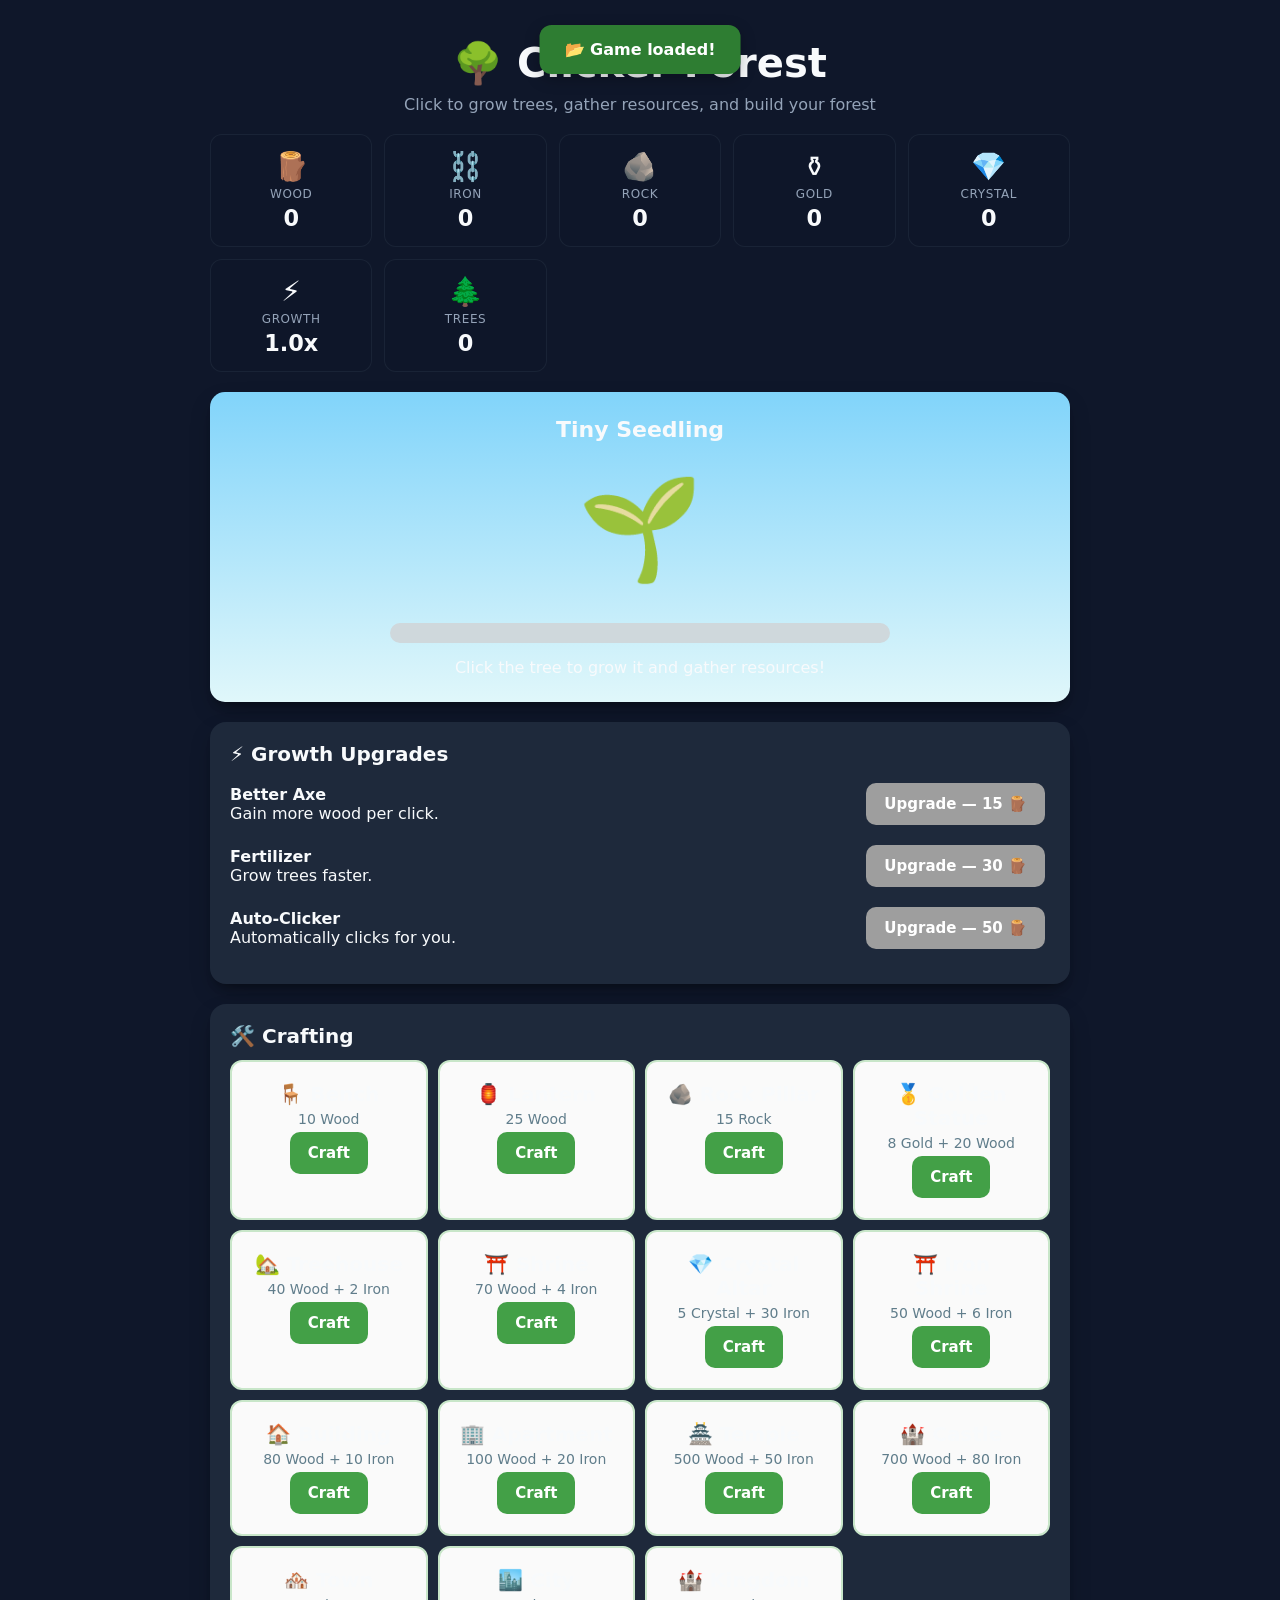
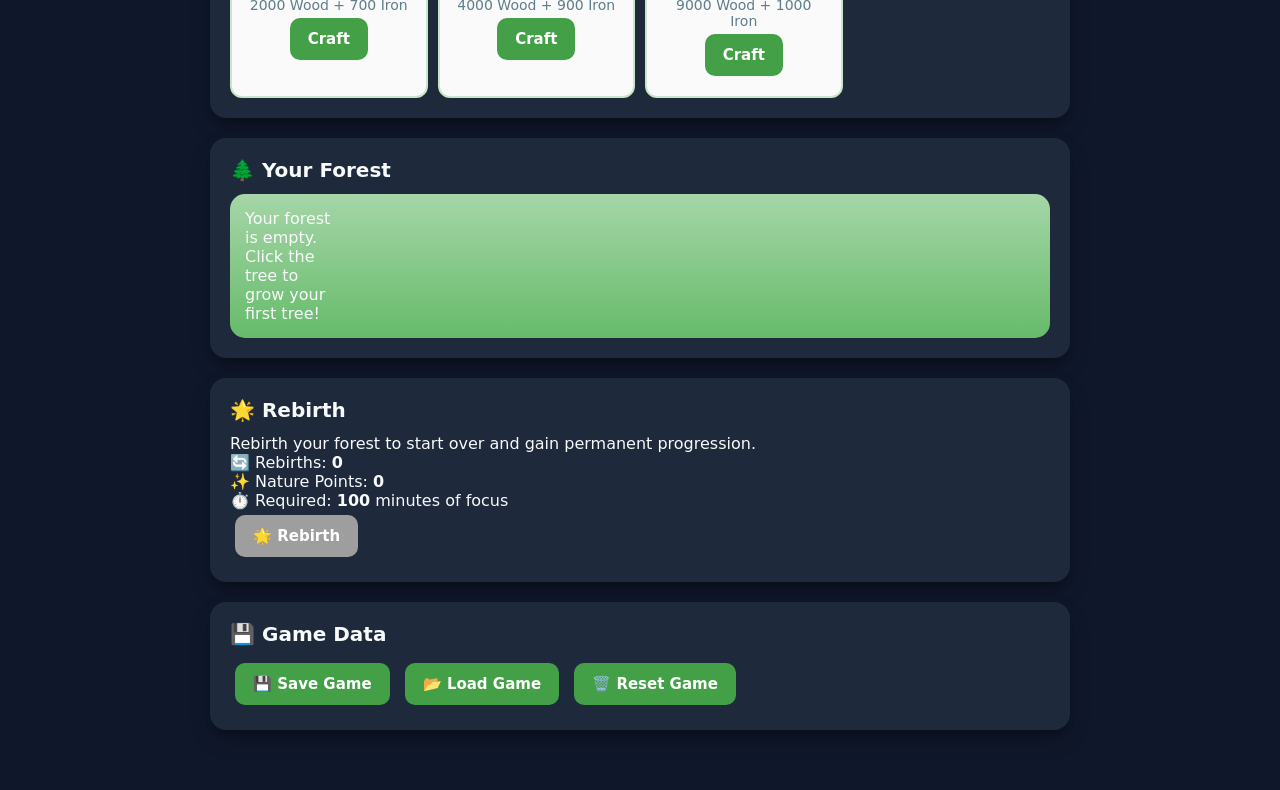
==== index.html @ 1a8c399a "feat: add initial project structure with index.html and app.js" ====
<!DOCTYPE html>
<html lang="en">
<head>
    <meta charset="UTF-8">
    <meta name="viewport" content="width=device-width, initial-scale=1.0">
    <title>Clicker Forest - Grow Your Forest</title>
    <style>
        :root {
            --bg-color: #0f172a;
            --card-bg: #1e293b;
            --accent-primary: #3b82f6;
            --accent-hover: #2563eb;
            --text-main: #f8fafc;
            --text-muted: #94a3b8;
            --success: #10b981;
            --forest-green: #166534;
            --forest-light: #22c55e;
            --forest-dark: #14532d;
            --earth: #78350f;
        }

        * {
            box-sizing: border-box;
            margin: 0;
            padding: 0;
            font-family: system-ui, -apple-system, BlinkMacSystemFont, 'Segoe UI', Roboto, Oxygen, Ubuntu, Cantarell, sans-serif;
        }

        body {
            background-color: var(--bg-color);
            color: var(--text-main);
            display: flex;
            justify-content: center;
            align-items: flex-start;
            min-height: 100vh;
            padding: 20px;
        }

        .game-container {
            width: 100%;
            max-width: 900px;
            padding: 20px;
        }

        header {
            text-align: center;
            margin-bottom: 20px;
        }

        header h1 {
            font-size: 2.5rem;
            margin-bottom: 8px;
            font-weight: 700;
        }

        header p {
            color: var(--text-muted);
            font-size: 1rem;
        }

        .mode-switcher {
            display: flex;
            justify-content: center;
            gap: 12px;
            margin-bottom: 20px;
        }

        .mode-btn {
            background-color: transparent;
            border: 2px solid #334155;
            color: var(--text-main);
            padding: 10px 20px;
            border-radius: 8px;
            font-weight: 600;
            cursor: pointer;
            transition: all 0.2s ease;
            font-size: 0.95rem;
        }

        .mode-btn.active {
            background-color: var(--accent-primary);
            border-color: var(--accent-primary);
        }

        .mode-btn.forest-active {
            background-color: var(--forest-green);
            border-color: var(--forest-light);
            color: white;
        }

        .stats {
            display: grid;
            grid-template-columns: repeat(auto-fit, minmax(140px, 1fr));
            gap: 12px;
            margin-bottom: 20px;
        }

        .stat {
            background-color: #0f172a60;
            border: 1px solid #33415550;
            border-radius: 12px;
            padding: 15px;
            text-align: center;
        }

        .stat-icon {
            font-size: 28px;
            margin-bottom: 4px;
        }

        .stat-label {
            font-size: 0.75rem;
            text-transform: uppercase;
            letter-spacing: 0.05em;
            color: var(--text-muted);
            margin-bottom: 4px;
        }

        .stat-value {
            font-size: 1.4rem;
            font-weight: 700;
            color: var(--text-main);
        }

        .panel {
            background-color: var(--card-bg);
            border-radius: 16px;
            box-shadow: 0 10px 25px -5px rgba(0, 0, 0, 0.3), 0 8px 10px -6px rgba(0, 0, 0, 0.3);
            padding: 20px;
            margin-bottom: 20px;
        }

        .panel h2 {
            font-size: 1.25rem;
            margin-bottom: 12px;
            font-weight: 700;
        }

        .main-tree {
            text-align: center;
            padding: 25px;
            background: linear-gradient(#81d4fa, #e0f7fa);
            border-radius: 15px;
            min-height: 300px;
            display: flex;
            flex-direction: column;
            justify-content: center;
            align-items: center;
            overflow: hidden;
            cursor: pointer;
            user-select: none;
            transition: transform 0.1s ease;
        }

        .main-tree:active {
            transform: scale(0.98);
        }

        .tree-name {
            font-size: 22px;
            font-weight: bold;
            margin-bottom: 8px;
        }

        #tree {
            font-size: 100px;
            margin: 20px;
            transition: transform 0.3s ease;
        }

        #tree.grow {
            transform: scale(1.2);
        }

        .progress-container {
            width: 80%;
            max-width: 500px;
            height: 20px;
            background: #cfd8dc;
            border-radius: 20px;
            overflow: hidden;
            margin: 15px auto;
        }

        #growthBar {
            width: 0%;
            height: 100%;
            background: linear-gradient(90deg, #66bb6a, #2e7d32);
            transition: width 0.3s ease;
        }

        button {
            border: none;
            border-radius: 10px;
            padding: 12px 18px;
            margin: 5px;
            background: #43a047;
            color: white;
            font-size: 15px;
            font-weight: bold;
            cursor: pointer;
            transition: transform 0.15s ease, background 0.2s ease;
        }

        button:hover {
            background: #2e7d32;
            transform: translateY(-2px);
        }

        button:active {
            transform: scale(0.96);
        }

        button:disabled {
            background: #9e9e9e;
            cursor: not-allowed;
            transform: none;
        }

        .upgrade-box {
            display: flex;
            justify-content: space-between;
            align-items: center;
            flex-wrap: wrap;
            gap: 10px;
            margin-bottom: 10px;
        }

        .crafting-grid {
            display: grid;
            grid-template-columns: repeat(auto-fit, minmax(180px, 1fr));
            gap: 10px;
        }

        .craft-item {
            background: #fafafa;
            border: 2px solid #c8e6c9;
            border-radius: 12px;
            padding: 15px;
            text-align: center;
        }

        .craft-item h4 {
            margin: 5px;
            font-size: 20px;
        }

        .craft-item p {
            color: #607d8b;
            font-size: 14px;
        }

        #forest {
            display: grid;
            grid-template-columns: repeat(auto-fill, minmax(80px, 1fr));
            gap: 10px;
            min-height: 120px;
            padding: 15px;
            background: linear-gradient(#a5d6a7, #66bb6a);
            border-radius: 15px;
        }

        .tree-icon {
            font-size: 45px;
            text-align: center;
            padding: 10px;
            background: rgba(255,255,255,0.35);
            border-radius: 10px;
            animation: treeAppear 0.5s ease;
        }

        @keyframes treeAppear {
            from { opacity: 0; transform: scale(0); }
            to { opacity: 1; transform: scale(1); }
        }

        .notification {
            position: fixed;
            top: 25px;
            left: 50%;
            transform: translateX(-50%);
            background: #2e7d32;
            color: white;
            padding: 15px 25px;
            border-radius: 12px;
            font-weight: bold;
            box-shadow: 0 5px 15px rgba(0,0,0,0.25);
            z-index: 1000;
            animation: notificationIn 0.4s ease;
        }

        @keyframes notificationIn {
            from { opacity: 0; transform: translate(-50%, -20px); }
            to { opacity: 1; transform: translate(-50%, 0); }
        }

        .hidden {
            display: none !important;
        }

        @media (max-width: 700px) {
            .stats {
                grid-template-columns: repeat(2, 1fr);
            }
        }
    </style>
<body>

<div class="game-container">
    <header>
        <h1>🌳 Clicker Forest</h1>
        <p>Click to grow trees, gather resources, and build your forest</p>
    </header>

    <!-- CLICKER FOREST MODE -->
    <div id="forestMode">
        <!-- STATS -->
        <div class="stats">
            <div class="stat">
                <div class="stat-icon">🪵</div>
                <div class="stat-label">Wood</div>
                <div class="stat-value" id="wood">0</div>
            </div>
            <div class="stat">
                <div class="stat-icon">⛓️</div>
                <div class="stat-label">Iron</div>
                <div class="stat-value" id="Iron">0</div>
            </div>
            <div class="stat">
                <div class="stat-icon">🪨</div>
                <div class="stat-label">Rock</div>
                <div class="stat-value" id="rock">0</div>
            </div>
            <div class="stat">
                <div class="stat-icon">⚱️</div>
                <div class="stat-label">Gold</div>
                <div class="stat-value" id="gold">0</div>
            </div>
            <div class="stat">
                <div class="stat-icon">💎</div>
                <div class="stat-label">Crystal</div>
                <div class="stat-value" id="crystal">0</div>
            </div>
            <div class="stat">
                <div class="stat-icon">⚡</div>
                <div class="stat-label">Growth</div>
                <div class="stat-value" id="growth">1.0x</div>
            </div>
            <div class="stat">
                <div class="stat-icon">🌲</div>
                <div class="stat-label">Trees</div>
                <div class="stat-value" id="treeCount">0</div>
            </div>
        </div>

        <!-- MAIN TREE -->
        <div class="panel main-tree" id="mainTreeArea">
            <div class="tree-name" id="treeName">Tiny Seedling</div>
            <div id="tree">🌱</div>
            <div class="progress-container">
                <div id="growthBar"></div>
            </div>
            <p>Click the tree to grow it and gather resources!</p>
        </div>

        <!-- UPGRADES -->
        <div class="panel">
            <h2>⚡ Growth Upgrades</h2>
            <div class="upgrade-box">
                <div>
                    <strong>Better Axe</strong>
                    <br>
                    <span id="axeUpgradeText">Gain more wood per click.</span>
                </div>
                <button onclick="buyAxeUpgrade()" id="axeUpgradeBtn">Upgrade — 15 🪵</button>
            </div>
            <div class="upgrade-box">
                <div>
                    <strong>Fertilizer</strong>
                    <br>
                    <span id="fertUpgradeText">Grow trees faster.</span>
                </div>
                <button onclick="buyFertUpgrade()" id="fertUpgradeBtn">Upgrade — 30 🪵</button>
            </div>
            <div class="upgrade-box">
                <div>
                    <strong>Auto-Clicker</strong>
                    <br>
                    <span id="autoClickerText">Automatically clicks for you.</span>
                </div>
                <button onclick="buyAutoClickerUpgrade()" id="autoClickerBtn">Upgrade — 50 🪵</button>
            </div>
        </div>

        <!-- CRAFTING -->
        <div class="panel">
            <h2>🛠️ Crafting</h2>
            <div class="crafting-grid">
                <div class="craft-item">
                    <h4>🪑 Bench</h4>
                    <p>10 Wood</p>
                    <button onclick="craftBench()">Craft</button>
                </div>
                <div class="craft-item">
                    <h4>🏮 Lantern</h4>
                    <p>25 Wood</p>
                    <button onclick="craftLantern()">Craft</button>
                </div>
                <div class="craft-item">
                    <h4>🪨 Rock Pillar</h4>
                    <p>15 Rock</p>
                    <button onclick="craftRockPillar()">Craft</button>
                </div>
                <div class="craft-item">
                    <h4>🥇 Golden Statue</h4>
                    <p>8 Gold + 20 Wood</p>
                    <button onclick="craftGoldenStatue()">Craft</button>
                </div>
                <div class="craft-item">
                    <h4>🏡 Treehouse</h4>
                    <p>40 Wood + 2 Iron</p>
                    <button onclick="craftTreehouse()">Craft</button>
                </div>
                <div class="craft-item">
                    <h4>⛩️ Shrine</h4>
                    <p>70 Wood + 4 Iron</p>
                    <button onclick="craftShrine1()">Craft</button>
                </div>
                <div class="craft-item">
                    <h4>💎 Crystal Altar</h4>
                    <p>5 Crystal + 30 Iron</p>
                    <button onclick="craftCrystalAltar()">Craft</button>
                </div>
                <div class="craft-item">
                    <h4>⛩️ Iron Shrine</h4>
                    <p>50 Wood + 6 Iron</p>
                    <button onclick="craftShrine2()">Craft</button>
                </div>
                <div class="craft-item">
                    <h4>🏠 Building</h4>
                    <p>80 Wood + 10 Iron</p>
                    <button onclick="craftBuilding()">Craft</button>
                </div>
                <div class="craft-item">
                    <h4>🏢 Apartment</h4>
                    <p>100 Wood + 20 Iron</p>
                    <button onclick="craftApartment()">Craft</button>
                </div>
                <div class="craft-item">
                    <h4>🏯 Temple</h4>
                    <p>500 Wood + 50 Iron</p>
                    <button onclick="craftTemple()">Craft</button>
                </div>
                <div class="craft-item">
                    <h4>🏰 Castle</h4>
                    <p>700 Wood + 80 Iron</p>
                    <button onclick="craftCastle()">Craft</button>
                </div>
                <div class="craft-item">
                    <h4>🏘️ Town</h4>
                    <p>2000 Wood + 700 Iron</p>
                    <button onclick="craftTown()">Craft</button>
                </div>
                <div class="craft-item">
                    <h4>🏙️ City</h4>
                    <p>4000 Wood + 900 Iron</p>
                    <button onclick="craftCity()">Craft</button>
                </div>
                <div class="craft-item">
                    <h4>🏰 Kingdom</h4>
                    <p>9000 Wood + 1000 Iron</p>
                    <button onclick="craftKingdom()">Craft</button>
                </div>
            </div>
        </div>

        <!-- FOREST -->
        <div class="panel">
            <h2>🌲 Your Forest</h2>
            <div id="forest">
                <p id="emptyForest">Your forest is empty. Click the tree to grow your first tree!</p>
            </div>
        </div>

        <!-- REBIRTH -->
        <div class="panel">
            <h2>🌟 Rebirth</h2>
            <p>Rebirth your forest to start over and gain permanent progression.</p>
            <p>🔄 Rebirths: <strong id="rebirthCount">0</strong></p>
            <p>✨ Nature Points: <strong id="naturePoints">0</strong></p>
            <p>⏱️ Required: <strong id="rebirthRequirement">100</strong> minutes of focus</p>
            <button id="rebirthBtn" onclick="performRebirth()" disabled>🌟 Rebirth</button>
        </div>

        <!-- SAVE / RESET -->
        <div class="panel">
            <h2>💾 Game Data</h2>
            <button onclick="saveGame()">💾 Save Game</button>
            <button onclick="loadGame()">📂 Load Game</button>
            <button class="danger" onclick="resetGame()">🗑️ Reset Game</button>
        </div>
    </div>
</div>

<div id="notificationContainer"></div>

<script src="app.js"></script>
</body>
</html>
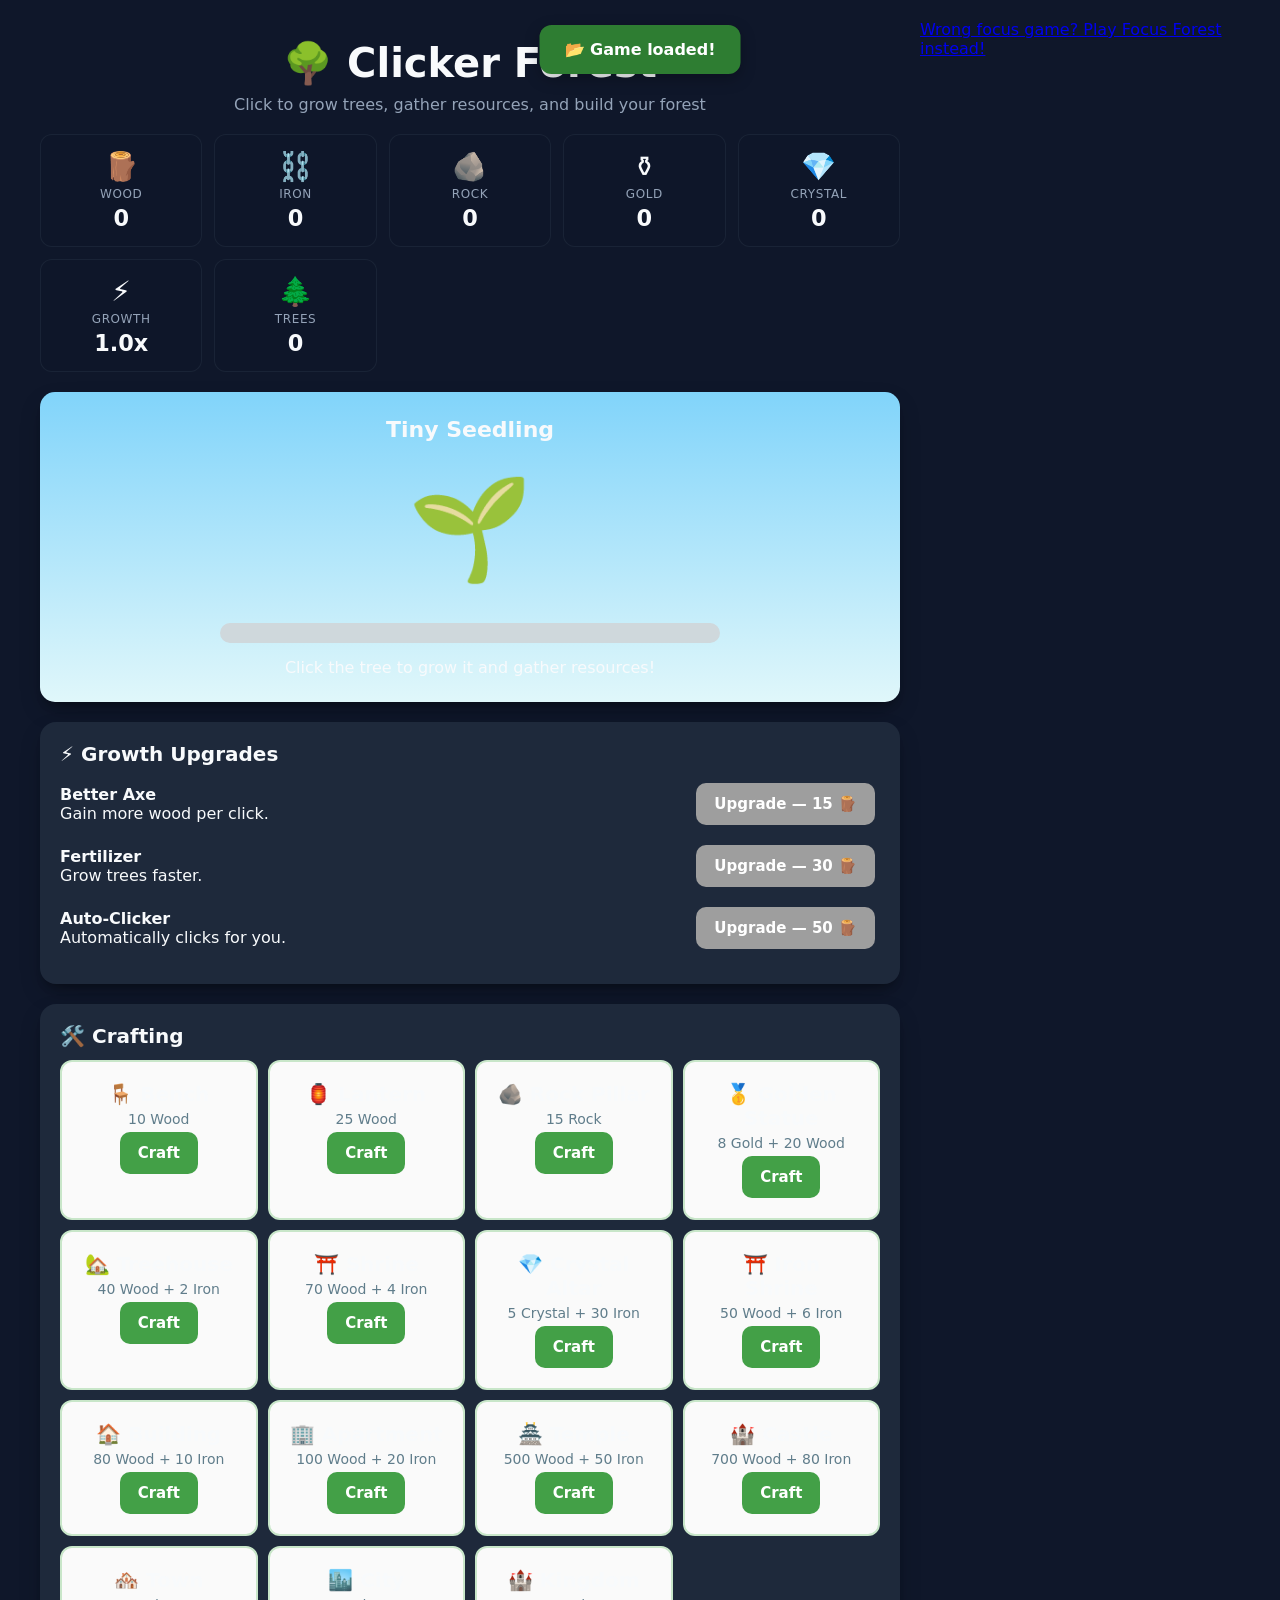
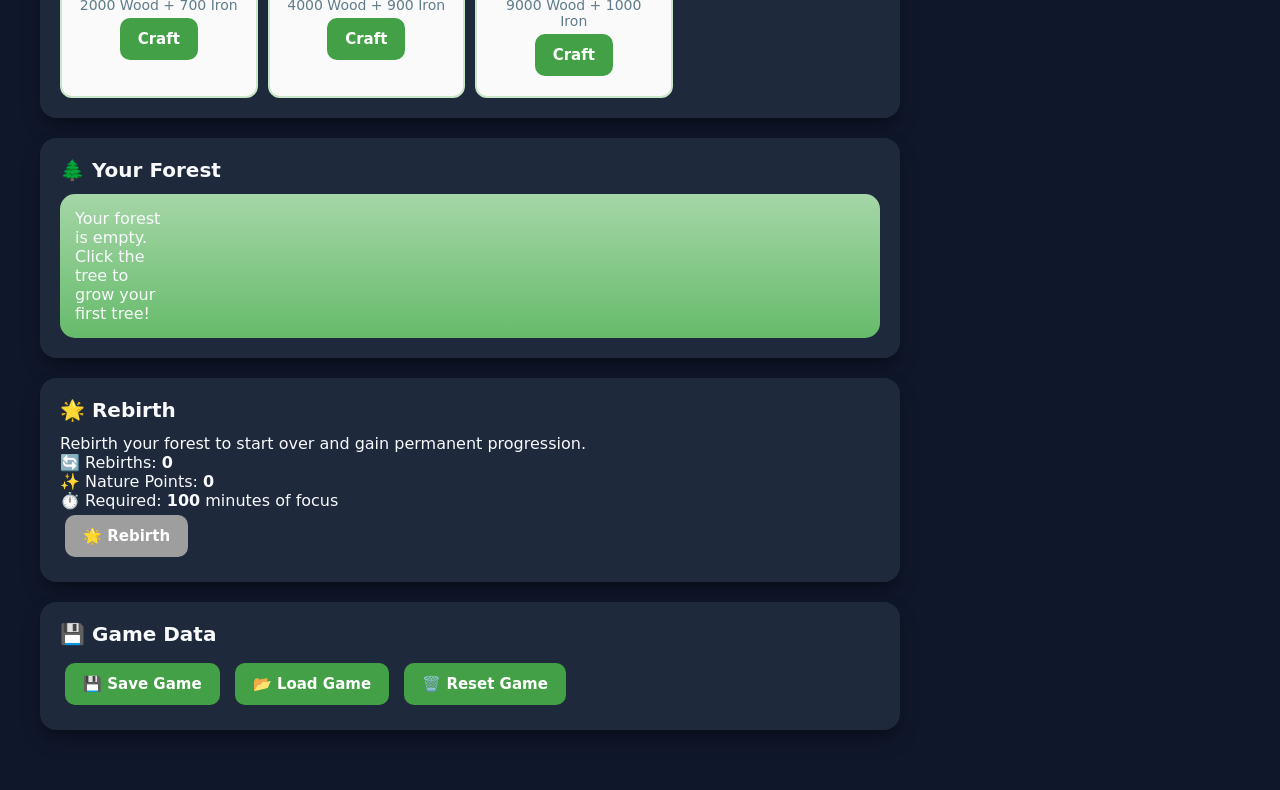
==== commit 9dc6d50c: "Play "" instead effect" ====
--- a/index.html
+++ b/index.html
@@ -503,6 +503,7 @@
 </div>
 
 <div id="notificationContainer"></div>
+            <a href="https://kaisiwon.github.io/clicker-forest/focus.html" target="_blank">Wrong focus game? Play Focus Forest instead!</a>
 
 <script src="app.js"></script>
 </body>
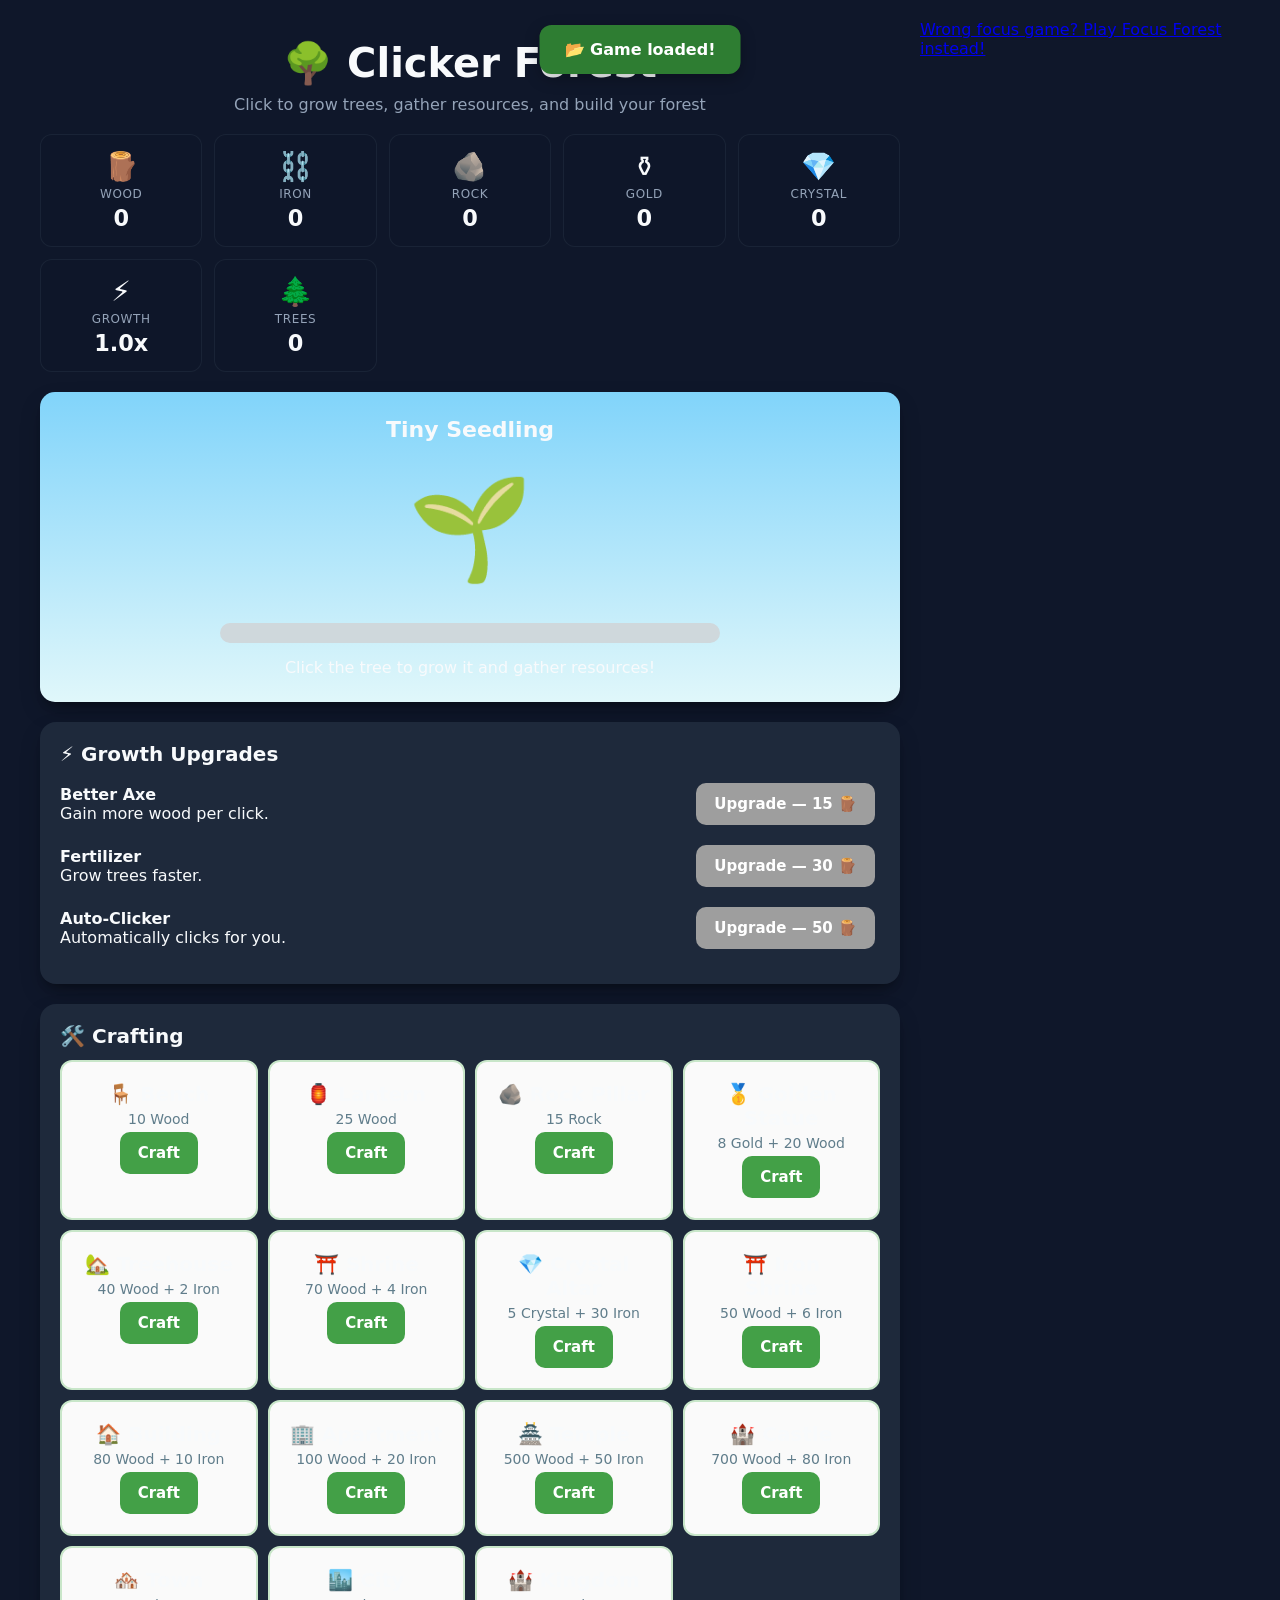
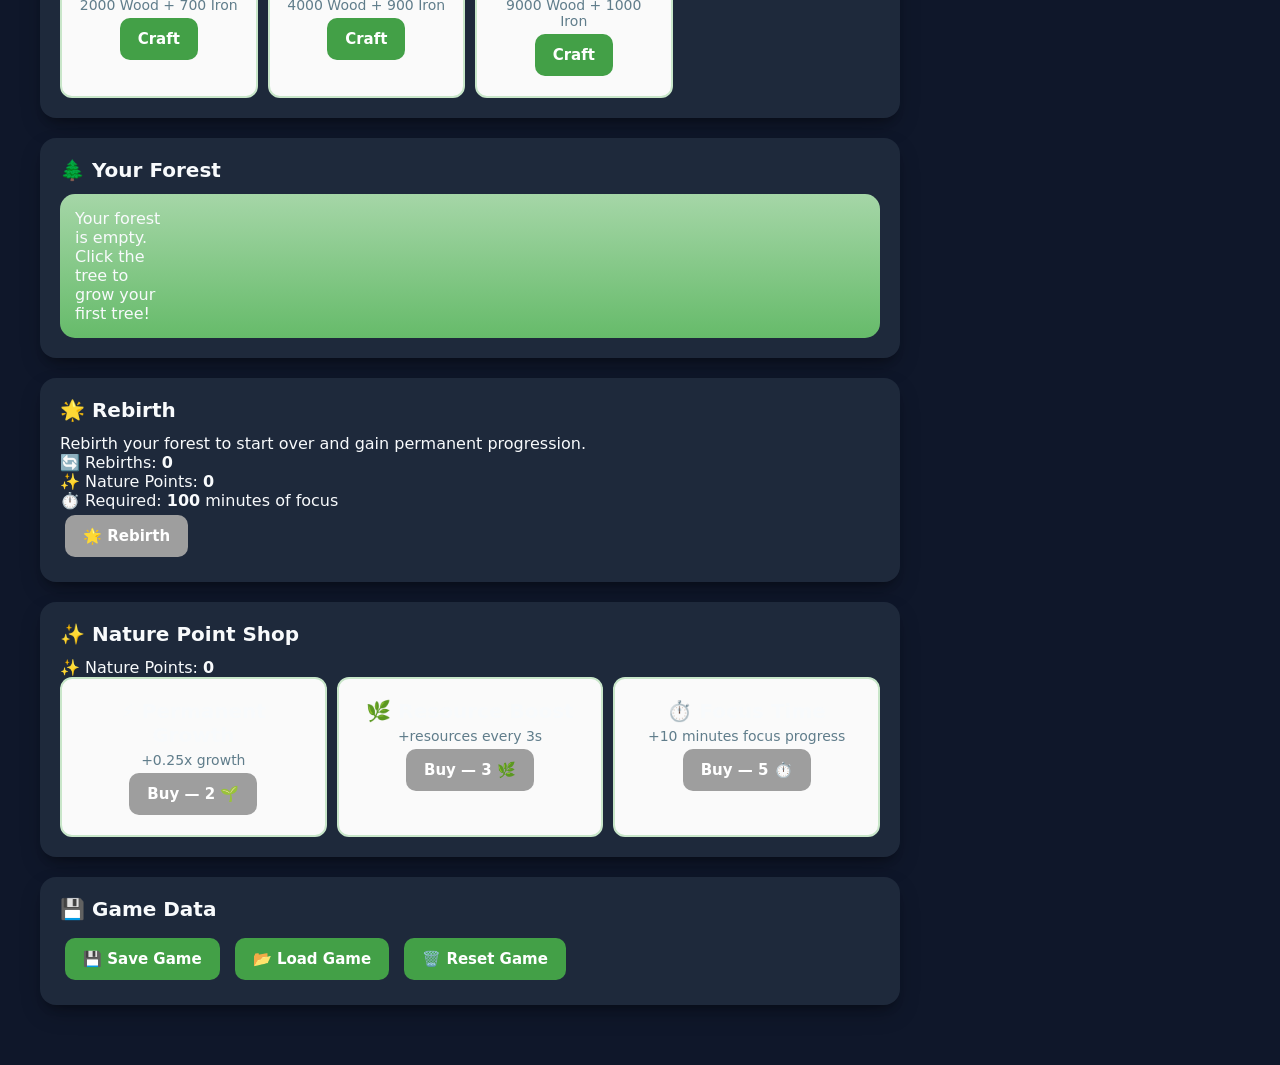
==== commit e72d0237: "feat: implement Nature Point Shop with permanent upgrades for growth, resources, and focus time" ====
--- a/index.html
+++ b/index.html
@@ -492,6 +492,29 @@
             <button id="rebirthBtn" onclick="performRebirth()" disabled>🌟 Rebirth</button>
         </div>
 
+    <!-- NATURE POINT SHOP -->
+    <div class="panel">
+        <h2>✨ Nature Point Shop</h2>
+        <p>✨ Nature Points: <strong id="naturePointsShop">0</strong></p>
+        <div class="crafting-grid">
+            <div class="craft-item">
+                <h4>⚡ Permanent Growth</h4>
+                <p>+0.25x growth</p>
+                <button id="buyPermanentGrowthBtn" onclick="buyPermanentGrowth()">Buy — <span id="permanentGrowthCost">2</span> 🌱</button>
+            </div>
+            <div class="craft-item">
+                <h4>🌿 Resource Boost</h4>
+                <p>+resources every 3s</p>
+                <button id="buyPermanentResourceBtn" onclick="buyPermanentResources()">Buy — <span id="permanentResourceCost">3</span> 🌿</button>
+            </div>
+            <div class="craft-item">
+                <h4>⏱️ Focus Time</h4>
+                <p>+10 minutes focus progress</p>
+                <button id="buyFocusTimeBtn" onclick="buyFocusTime()">Buy — <span id="focusTimeCost">5</span> ⏱️</button>
+            </div>
+        </div>
+    </div>
+
         <!-- SAVE / RESET -->
         <div class="panel">
             <h2>💾 Game Data</h2>
@@ -503,7 +526,7 @@
 </div>
 
 <div id="notificationContainer"></div>
-            <a href="https://kaisiwon.github.io/clicker-forest/focus.html" target="_blank">Wrong focus game? Play Focus Forest instead!</a>
+<a href="https://kaisiwon.github.io/clicker-forest/focus.html" target="_blank">Wrong focus game? Play Focus Forest instead!</a>
 
 <script src="app.js"></script>
 </body>
